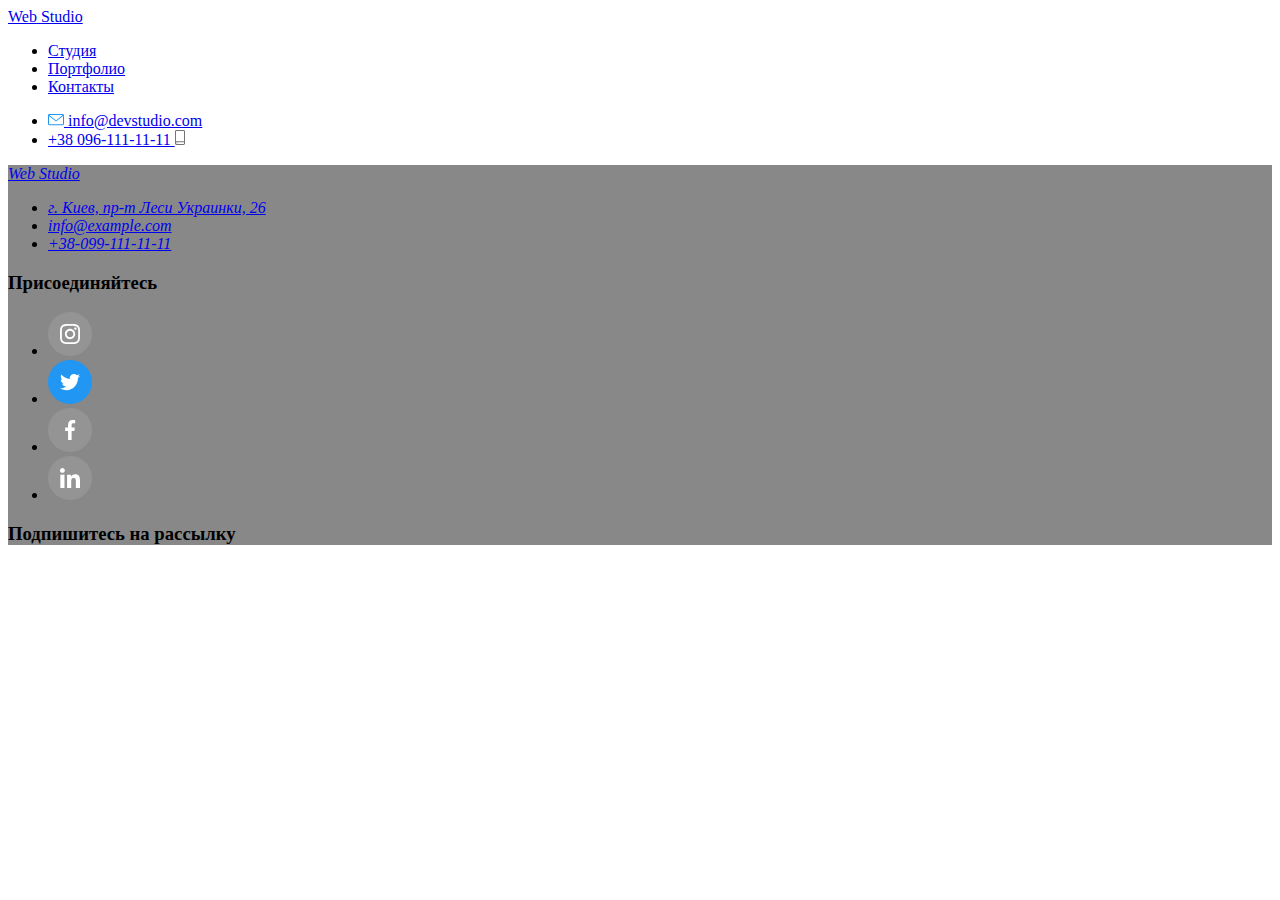
==== portfolio.html @ d9c37aa8 "Cloned from previous home work" ====
<!DOCTYPE html>
<html lang="en">
  <head>
    <meta charset="UTF-8" />
    <meta name="viewport" content="width=device-width, initial-scale=1.0" />
    <title>Web Studio Portfolio</title>

    <link rel="stylesheet" href="./css/styles.css" />
  </head>
  <body>
    <!-- верхній рядок з навігацією -->
    <header>
      <nav>
        <!--LOGO компанії - посилання на головну сторінку -->
        <a href="./index.html">
          <!-- <img src="./images/icons/logo.svg" alt="логотип компании" height="31" width="130" /> -->
          <span>Web</span>
          <span>Studio</span>
        </a>
        <ul>
          <li><a href="./index.html">Студия</a></li>
          <li><a href="./portfolio.html">Портфолио</a></li>
          <li><a href="#Contacts">Контакты</a></li>
        </ul>
        <ul>
          <li>
            <a href="./index.html">
              <img src="./images/icons/envelope.svg" alt="конверт" />
              <span>info@devstudio.com</span>
            </a>
          </li>
          <li>
            <a href="tel:+380991111111"
              >+38 096-111-11-11
              <img src="./images/icons/smartphone.svg" alt="смартфон" />
            </a>
          </li>
        </ul>
      </nav>
    </header>
    <!-- To Do -->
    <main></main>
    <footer class="footer">
      <!-- Контакти -->
      <address id="Contacts">
        <a href="./index.html">
          <!-- <img src="./images/icons/logo.svg" alt="логотип компании" height="31" width="130" /> -->
          <span>Web</span>
          <span>Studio</span>
        </a>
        <ul>
          <li>
            <a href="https://goo.gl/maps/ZKpjapQN79g1RSdU6" target="_blank">
              г. Киев, пр-т Леси Украинки, 26
            </a>
          </li>
          <li>
            <a href="mailto:info@example.com"> info@example.com </a>
          </li>
          <li>
            <a href="tel:+380991111111"> +38-099-111-11-11 </a>
          </li>
        </ul>
      </address>
      <!-- Приєднуйтесь у соц. мережах -->
      <div>
        <h3>Присоединяйтесь</h3>
        <ul>
          <li>
            <a href="./index.html">
              <img
                src="./images/icons/instagram.svg"
                alt="Instagram logo"
                height="44"
                width="44"
              />
            </a>
          </li>
          <li>
            <a href="./index.html">
              <img
                src="./images/icons/twitter.svg"
                alt="Twitter logo"
                height="44"
                width="44"
              />
            </a>
          </li>
          <li>
            <a href="./index.html">
              <img
                src="./images/icons/facebook.svg"
                alt="Facebook logo"
                height="44"
                width="44"
              />
            </a>
          </li>
          <li>
            <a href="./index.html">
              <img
                src="./images/icons/linkedin.svg"
                alt="LinkedIn logo"
                height="44"
                width="44"
              />
            </a>
          </li>
        </ul>
      </div>
      <!-- підписатись на розсилку -->
      <div>
        <h3>Подпишитесь на рассылку</h3>
      </div>
    </footer>
  </body>
</html>
---- css/styles.css ----
.footer {
  background-color: #888;
}
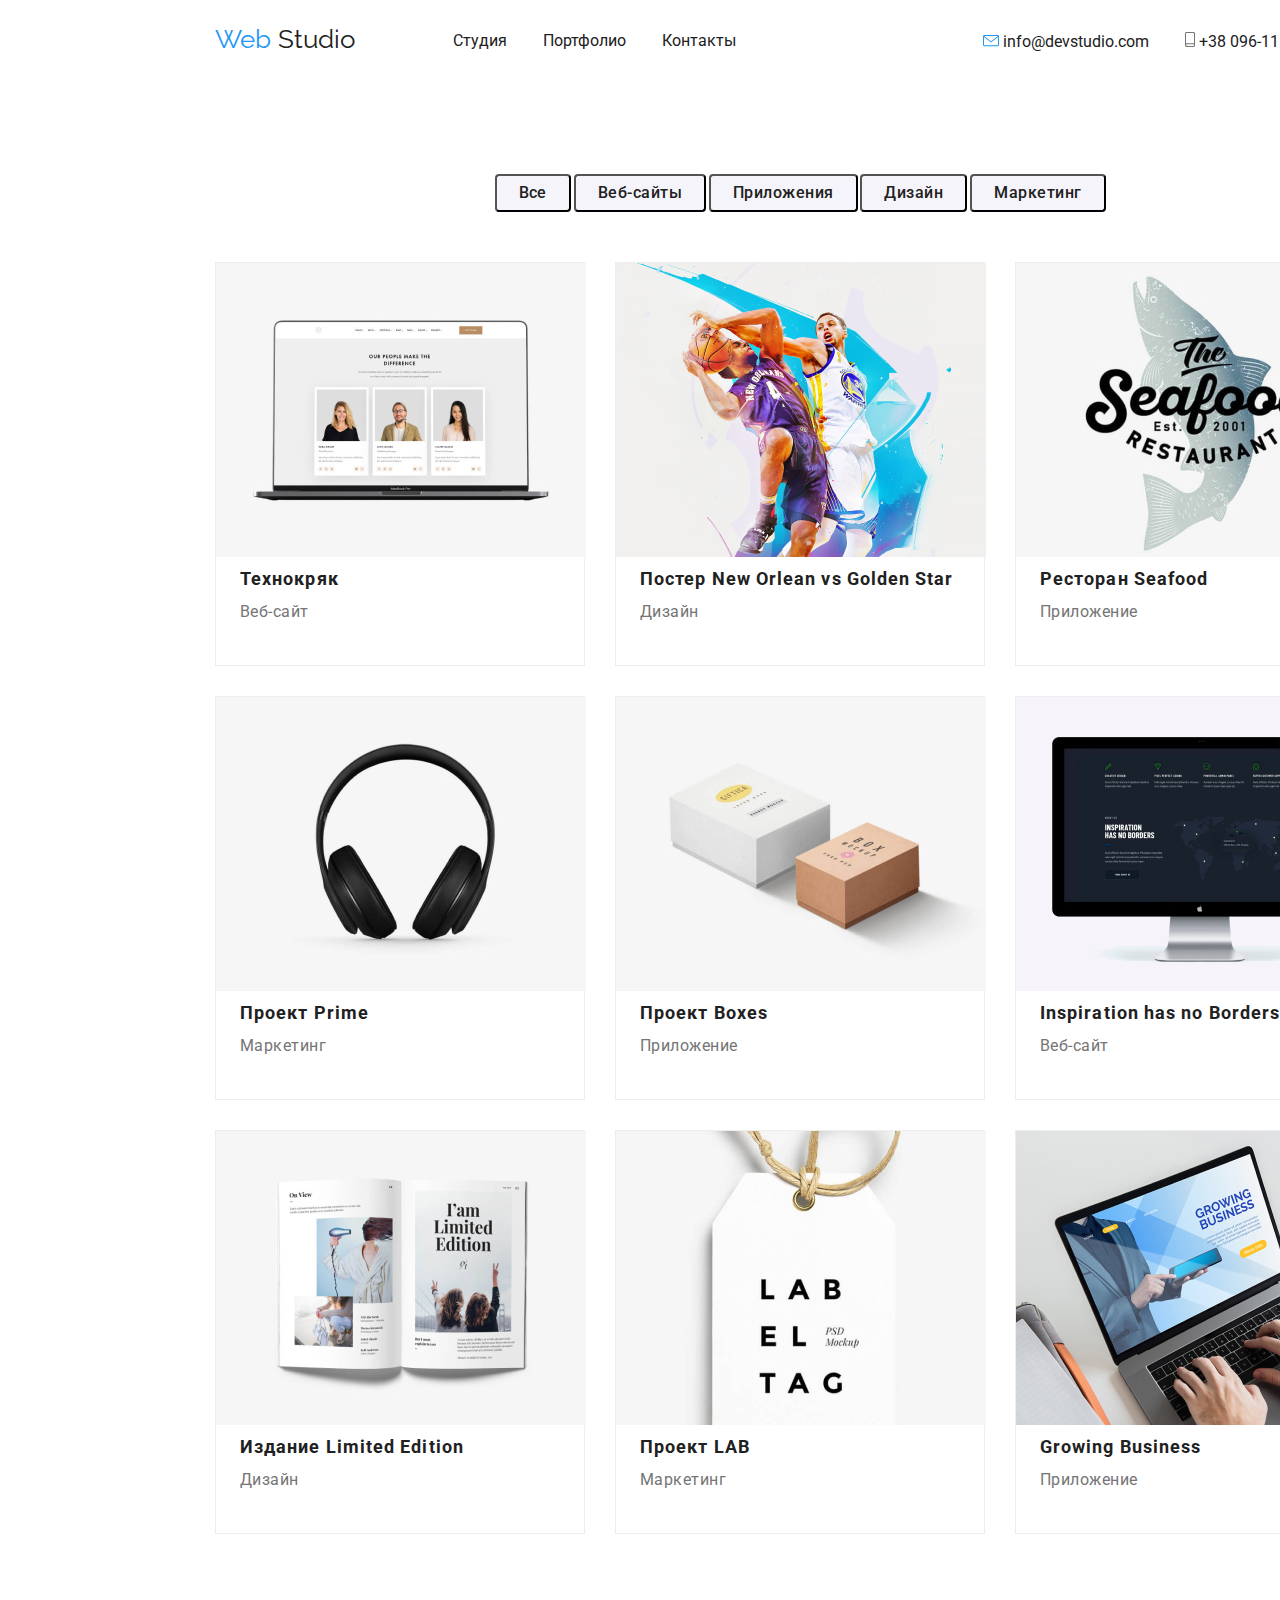
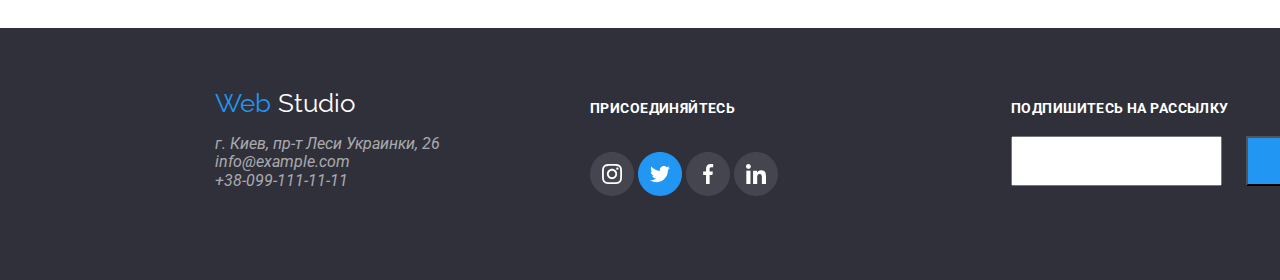
==== commit fc079acf: "hw-02_rc_v1_20200823" ====
--- a/portfolio.html
+++ b/portfolio.html
@@ -1,73 +1,239 @@
 <!DOCTYPE html>
-<html lang="en">
+<html lang="ru">
   <head>
     <meta charset="UTF-8" />
     <meta name="viewport" content="width=device-width, initial-scale=1.0" />
-    <title>Web Studio Portfolio</title>
-
+    <title>Web Studio - Portfolio</title>
+    <link
+      href="https://fonts.googleapis.com/css2?family=Roboto:wght@400;500;700;900&display=swap"
+      rel="stylesheet"
+    />
+    <link
+      href="https://fonts.googleapis.com/css2?family=Raleway:wght@700&display=swap"
+      rel="stylesheet"
+    />
+    <link rel="stylesheet" href="css/modern-normalize.css" />
     <link rel="stylesheet" href="./css/styles.css" />
   </head>
   <body>
     <!-- верхній рядок з навігацією -->
-    <header>
-      <nav>
+    <header class="header">
+      <div class="header-logo">
         <!--LOGO компанії - посилання на головну сторінку -->
         <a href="./index.html">
           <!-- <img src="./images/icons/logo.svg" alt="логотип компании" height="31" width="130" /> -->
-          <span>Web</span>
-          <span>Studio</span>
+          <span class="logo-A">Web</span>
+          <span class="logo-B">Studio</span>
         </a>
+      </div>
+
+      <nav>
+        <!-- список посилань на інші розділи сайту -->
         <ul>
-          <li><a href="./index.html">Студия</a></li>
-          <li><a href="./portfolio.html">Портфолио</a></li>
-          <li><a href="#Contacts">Контакты</a></li>
+          <li>
+            <a href="./index.html">Студия</a>
+          </li>
+          <li>
+            <a href="./portfolio.html">Портфолио</a>
+          </li>
+          <li>
+            <a href="#Contacts">Контакты</a>
+          </li>
         </ul>
+        <!-- посилання на mail-to і tel -->
         <ul>
           <li>
-            <a href="./index.html">
+            <a href="mailto:info@example.com">
               <img src="./images/icons/envelope.svg" alt="конверт" />
               <span>info@devstudio.com</span>
             </a>
           </li>
           <li>
-            <a href="tel:+380991111111"
-              >+38 096-111-11-11
+            <a href="tel:+380991111111">
               <img src="./images/icons/smartphone.svg" alt="смартфон" />
+              <span>+38 096-111-11-11</span>
             </a>
           </li>
         </ul>
       </nav>
     </header>
-    <!-- To Do -->
-    <main></main>
+    <!-- Основна змістовна частина з розділами "герой", "особливості", "діяльність" та інше -->
+    <main class="main">
+      <section class="portfolio-projects">
+        <div class="portfolio-filters">
+          <button class="portfolio-filter-item" type="button">Все</button>
+          <button class="portfolio-filter-item" type="button">Веб-сайты</button>
+          <button class="portfolio-filter-item" type="button">
+            Приложения
+          </button>
+          <button class="portfolio-filter-item" type="button">Дизайн</button>
+          <button class="portfolio-filter-item" type="button">Маркетинг</button>
+        </div>
+        <div class="portfolio-projects-container">
+          <!-- project1 - Технокряк - Веб-сайт -->
+          <figure class="portfolio-item">
+            <img
+              src="./images/portfolio/project1.jpg"
+              alt="О сайте Технокряк"
+            />
+            <figcaption>
+              <h3>
+                Технокряк
+              </h3>
+              <span>
+                Веб-сайт
+              </span>
+            </figcaption>
+          </figure>
+          <!-- project2 - Постер New Orlean vs Golden Star - Дизайн -->
+          <figure class="portfolio-item">
+            <img
+              src="./images/portfolio/project2.jpg"
+              alt="О постере New Orlean vs Golden Star"
+            />
+            <figcaption>
+              <h3>
+                Постер New Orlean vs Golden Star
+              </h3>
+              <span>
+                Дизайн
+              </span>
+            </figcaption>
+          </figure>
+          <!-- project3 - Ресторан Seafood - Приложение -->
+          <figure class="portfolio-item">
+            <img
+              src="./images/portfolio/project3.jpg"
+              alt="О постере New Orlean vs Golden Star"
+            />
+            <figcaption>
+              <h3>
+                Ресторан Seafood
+              </h3>
+              <span>
+                Приложение
+              </span>
+            </figcaption>
+          </figure>
+          <!-- project4 - Проект Prime - Маркетинг -->
+          <figure class="portfolio-item">
+            <img src="./images/portfolio/project4.jpg" alt="О проекте Prime" />
+            <figcaption>
+              <h3>
+                Проект Prime
+              </h3>
+              <span>
+                Маркетинг
+              </span>
+            </figcaption>
+          </figure>
+          <!-- project5 - Проект Boxes - Приложение -->
+          <figure class="portfolio-item">
+            <img src="./images/portfolio/project5.jpg" alt="О проекте Boxes" />
+            <figcaption>
+              <h3>
+                Проект Boxes
+              </h3>
+              <span>
+                Приложение
+              </span>
+            </figcaption>
+          </figure>
+          <!-- project6 - Inspiration has no Borders - Веб-сайт -->
+          <figure class="portfolio-item">
+            <img
+              src="./images/portfolio/project6.jpg"
+              alt="О проекте Inspiration has no Borders"
+            />
+            <figcaption>
+              <h3>
+                Inspiration has no Borders
+              </h3>
+              <span>
+                Веб-сайт
+              </span>
+            </figcaption>
+          </figure>
+          <!-- project7 - Издание Limited Edition - Дизайн -->
+          <figure class="portfolio-item">
+            <img
+              src="./images/portfolio/project7.jpg"
+              alt='О проекте " Издание Limited Edition"'
+            />
+            <figcaption>
+              <h3>
+                Издание Limited Edition
+              </h3>
+              <span>
+                Дизайн
+              </span>
+            </figcaption>
+          </figure>
+          <!-- project8 - Проект LAB - Маркетинг -->
+          <figure class="portfolio-item">
+            <img src="./images/portfolio/project8.jpg" alt="О проекте LAB" />
+            <figcaption>
+              <h3>
+                Проект LAB
+              </h3>
+              <span>
+                Маркетинг
+              </span>
+            </figcaption>
+          </figure>
+          <!-- project9 - Growing Business - Приложение -->
+          <figure class="portfolio-item">
+            <img
+              src="./images/portfolio/project9.jpg"
+              alt="О проекте Growing Business"
+            />
+            <figcaption>
+              <h3>
+                Growing Business
+              </h3>
+              <span>
+                Приложение
+              </span>
+            </figcaption>
+          </figure>
+        </div>
+      </section>
+    </main>
+    <!-- +++ Footer +++++++++++++++++++++++++++++++++++++++++++++++++ -->
     <footer class="footer">
-      <!-- Контакти -->
-      <address id="Contacts">
-        <a href="./index.html">
-          <!-- <img src="./images/icons/logo.svg" alt="логотип компании" height="31" width="130" /> -->
-          <span>Web</span>
-          <span>Studio</span>
-        </a>
+      <div class="footer-block1">
+        <div class="footer-logo">
+          <!--LOGO компанії - посилання на головну сторінку -->
+          <a class="logo" href="./index.html">
+            <!-- <img src="./images/icons/logo.svg" alt="логотип компании" height="31" width="130" /> -->
+            <span class="logo-A">Web</span>
+            <span class="logo-W">Studio</span>
+          </a>
+        </div>
+        <!-- Контакти -->
+        <address id="Contacts">
+          <ul>
+            <li>
+              <a href="https://goo.gl/maps/ZKpjapQN79g1RSdU6" target="_blank">
+                г. Киев, пр-т Леси Украинки, 26
+              </a>
+            </li>
+            <li>
+              <a href="mailto:info@example.com"> info@example.com </a>
+            </li>
+            <li>
+              <a href="tel:+380991111111"> +38-099-111-11-11 </a>
+            </li>
+          </ul>
+        </address>
+      </div>
+
+      <!-- Приєднуйтесь у соц. мережах -->
+      <div class="footer-social">
+        <h3 class="footer-h3">Присоединяйтесь</h3>
         <ul>
           <li>
-            <a href="https://goo.gl/maps/ZKpjapQN79g1RSdU6" target="_blank">
-              г. Киев, пр-т Леси Украинки, 26
-            </a>
-          </li>
-          <li>
-            <a href="mailto:info@example.com"> info@example.com </a>
-          </li>
-          <li>
-            <a href="tel:+380991111111"> +38-099-111-11-11 </a>
-          </li>
-        </ul>
-      </address>
-      <!-- Приєднуйтесь у соц. мережах -->
-      <div>
-        <h3>Присоединяйтесь</h3>
-        <ul>
-          <li>
-            <a href="./index.html">
+            <a href="/">
               <img
                 src="./images/icons/instagram.svg"
                 alt="Instagram logo"
@@ -77,7 +243,7 @@
             </a>
           </li>
           <li>
-            <a href="./index.html">
+            <a href="/">
               <img
                 src="./images/icons/twitter.svg"
                 alt="Twitter logo"
@@ -87,7 +253,7 @@
             </a>
           </li>
           <li>
-            <a href="./index.html">
+            <a href="/">
               <img
                 src="./images/icons/facebook.svg"
                 alt="Facebook logo"
@@ -97,7 +263,7 @@
             </a>
           </li>
           <li>
-            <a href="./index.html">
+            <a href="/">
               <img
                 src="./images/icons/linkedin.svg"
                 alt="LinkedIn logo"
@@ -109,8 +275,17 @@
         </ul>
       </div>
       <!-- підписатись на розсилку -->
-      <div>
-        <h3>Подпишитесь на рассылку</h3>
+      <div class="footer-subscribe">
+        <h3 class="footer-h3">Подпишитесь на рассылку</h3>
+        <div class="footer-subscribe-container">
+          <input class="footer-mail-input" type="email" name="btn2" id="2" />
+          <button class="button" type="button">
+            <span>
+              Подписаться
+            </span>
+            <img src="./images/icons/icon_send.svg" alt="Отправить" />
+          </button>
+        </div>
       </div>
     </footer>
   </body>
--- a/css/styles.css
+++ b/css/styles.css
@@ -1,3 +1,658 @@
+/* Define variables for the colors */
+:root {
+  --active-blue: #2196f3;
+  --title-white: #ffffff;
+  --title-dark: #212121;
+  --text-grey: #757575;
+  --text-transparent: rgba(255, 255, 255, 0.6);
+
+  --header-background: #ffffff;
+  --baner-background: #c4c4c4;
+  --baner-overlay: rgba(47, 48, 58, 0.4);
+  --direction-background: rgba(47, 48, 58, 0.8);
+  --body-background: #e5e5e5;
+  --main-background: #ffffff;
+  --background-grey: #f5f4fa;
+  --footer-background: #2f303a;
+
+  --modal-background: rgba(0, 0, 0, 0.2);
+  --button-background: var(--active-blue);
+  --button-hover: #188ce8;
+
+  --box-shadow-1: 0px 4px 4px rgba(0, 0, 0, 0.15);
+  --staff-box-shadow: 0px 1px 3px rgba(0, 0, 0, 0.12),
+    0px 1px 1px rgba(0, 0, 0, 0.14), 0px 2px 1px rgba(0, 0, 0, 0.2);
+  --modal-box-shadow: 0px 1px 3px rgba(0, 0, 0, 0.12),
+    0px 1px 1px rgba(0, 0, 0, 0.14), 0px 2px 1px rgba(0, 0, 0, 0.2);
+}
+/* fonts to use */
+/* for LOGO */
+
+body {
+  box-sizing: border-box;
+  width: 1600px;
+  font-family: "Roboto";
+  text-decoration: none;
+  color: var(--title-dark);
+  background-color: var(--body-background);
+}
+body h2 {
+  margin-left: auto;
+  margin-right: auto;
+  margin-top: 0px;
+  margin-bottom: 50px;
+  height: 42px;
+  font-family: Roboto;
+  font-style: normal;
+  font-weight: bold;
+  font-size: 36px;
+  line-height: 42px;
+  text-align: center;
+  letter-spacing: 0.03em;
+
+  color: var(--title-dark);
+}
+body h3 {
+  margin-left: auto;
+  margin-right: auto;
+  margin-top: 0px;
+  margin-bottom: 0px;
+  height: 16px;
+  font-family: Roboto;
+  font-style: normal;
+  font-weight: bold;
+  font-size: 14px;
+  line-height: 16px;
+  letter-spacing: 0.03em;
+  text-transform: uppercase;
+
+  color: var(--title-dark);
+}
+/* Logo decoration */
+
+.logo-W,
+.logo-W:visited {
+  margin: 0px;
+  padding: 0px;
+  color: var(--title-white);
+}
+.logo-B,
+.logo-B:visited {
+  color: var(--title-dark);
+}
+.logo-A,
+.logo-A:visited {
+  color: var(--active-blue);
+}
+/* +++++++++++++++++++++++++++++++++++++++++++++++++++++++++++++++ */
+/* Header decoration */
+.header {
+  display: flex;
+  width: 1600px;
+  height: 80px;
+  background-color: var(--header-background);
+  color: var(--title-dark);
+}
+.header-logo {
+  box-sizing: border-box;
+  width: 145px;
+  height: 80px;
+  margin-left: 215px;
+  margin-right: 93px;
+  padding-top: 24px;
+  font-family: "Raleway";
+  font-size: 26px;
+  line-height: 31px;
+  text-decoration: none;
+}
+.header nav {
+  box-sizing: border-box;
+  display: flex;
+}
+.header ul {
+  height: 16px;
+  margin-top: 32px;
+  margin-bottom: 32px;
+  margin-right: 215px;
+  padding: 0px;
+}
+.header li {
+  /* list without markers */
+  display: inline-block;
+  margin-right: 32px;
+  list-style-type: none;
+}
+.header a,
+.header a:visited {
+  color: var(--title-dark);
+}
+.header a:hover,
+.header a:focus,
+.header a:active {
+  color: var(--active-blue);
+}
+/* +++++++++++++++++++++++++++++++++++++++++++++++++++++++++++++++ */
+/* main part decoration */
+.main {
+  box-sizing: border-box;
+  width: 1600px;
+  padding-top: 94px;
+  padding-bottom: 94px;
+  background-color: var(--main-background);
+}
+/* секція "банер" */
+.baner {
+  width: 1600px;
+  height: 600px;
+
+  background-image: url("../images/other/baner.jpg");
+  /* background-color: var(--baner-background); */
+}
+.baner h1 {
+  box-sizing: border-box;
+  width: 696px;
+  height: 320px;
+  margin-left: auto;
+  margin-right: auto;
+  margin-top: 0px;
+  margin-bottom: 0px;
+  padding-top: 200px;
+
+  font-family: Roboto;
+  font-style: normal;
+  font-weight: 900;
+  font-size: 44px;
+  line-height: 60px;
+  /* or 136% */
+  text-align: center;
+  letter-spacing: 0.06em;
+  text-transform: uppercase;
+  color: var(--title-white);
+}
+.baner-overlay {
+  /* display: ; */
+
+  height: 100%;
+  background-color: var(--baner-overlay);
+  justify-content: center;
+}
+.baner button {
+  display: block;
+  margin-left: auto;
+  margin-right: auto;
+  margin-top: 30px;
+}
+
+/* секція "особливості" */
+.features {
+  box-sizing: border-box;
+  width: 1170px;
+  height: 251px;
+  margin-left: 215px;
+  margin-right: 215px;
+  /* margin-top: 94px; */
+  padding: 0px;
+
+  /* background-color: yellow; */
+}
+.features ul {
+  display: flex;
+  justify-content: space-between;
+  margin: 0px;
+  padding: 0px;
+}
+.features li {
+  list-style-type: none;
+  display: inline-block;
+  margin-left: 0px;
+  margin-right: 0px;
+  padding: 0px;
+
+  background-color: white;
+}
+.features h3 {
+  width: 270px;
+  height: 16px;
+
+  font-family: Roboto;
+  font-style: normal;
+  font-weight: bold;
+  font-size: 14px;
+  line-height: 16px;
+  letter-spacing: 0.03em;
+  text-transform: uppercase;
+
+  color: var(--title-dark);
+}
+
+.features p {
+  width: 270px;
+  height: 75px;
+
+  font-family: Roboto;
+  font-style: normal;
+  font-weight: 400;
+  font-size: 14px;
+  line-height: 24px;
+  /* or 171% */
+
+  letter-spacing: 0.03em;
+
+  color: var(--text-grey);
+}
+.feature-image-underlay {
+  box-sizing: border-box;
+  display: inline-flex;
+  justify-content: center;
+  width: 270px;
+  height: 120px;
+  margin-bottom: 30px;
+  padding-top: 25px;
+
+  background-color: var(--background-grey);
+}
+.feature-img {
+  margin-left: auto;
+  margin-right: auto;
+}
+/* секція "напрями діяльності" */
+.direction {
+  box-sizing: border-box;
+  width: 1170px;
+  height: 386px;
+  margin-left: auto;
+  margin-right: auto;
+  margin-top: 94px;
+  /* padding-top: 94px; */
+  text-align: center;
+}
+.direction h2 {
+  width: 1170px;
+  height: 42px;
+  /* margin-top: 94px; */
+
+  font-style: normal;
+  font-weight: bold;
+  font-size: 36px;
+  line-height: 42px;
+  text-align: center;
+  letter-spacing: 0.03em;
+
+  color: var(--title-dark);
+}
+.direction h3 {
+  margin-left: auto;
+  margin-right: auto;
+  /* text-align: center; */
+  color: var(--title-white);
+}
+.direction-block1 {
+  box-sizing: border-box;
+  width: 370px;
+  height: 294px;
+  padding-top: 224px;
+  background-image: url("../images/other/desctopApps.png");
+  /* text-align: center; */
+}
+.direction-block2 {
+  box-sizing: border-box;
+  width: 370px;
+  height: 294px;
+  /* margin-left: 30px; */
+  /* margin-right: 30px; */
+  padding-top: 224px;
+  background-image: url("../images/other/mobileApps.png");
+}
+.direction-block3 {
+  box-sizing: border-box;
+  width: 370px;
+  height: 294px;
+  padding-top: 224px;
+  background-image: url("../images/other/designSolutions.png");
+}
+.direction ul {
+  display: flex;
+  justify-content: space-between;
+  margin: 0px;
+  padding: 0px;
+  margin: 0px;
+}
+.direction li {
+  display: block;
+  list-style-type: none;
+}
+.direction-capion {
+  box-sizing: border-box;
+  width: 370px;
+  height: 70px;
+  padding-top: 27px;
+  background-color: var(--direction-background);
+}
+
+/* секція "наша команда" */
+.staff {
+  box-sizing: border-box;
+  margin-top: 94px;
+  padding-top: 94px;
+  width: 1600px;
+  height: 708px;
+  justify-content: center;
+  background-color: var(--background-grey);
+}
+.staff-item {
+  box-sizing: border-box;
+  width: 270px;
+  height: 428px;
+  padding: 0px;
+  text-align: center;
+}
+.staff ul {
+  box-sizing: border-box;
+  display: flex;
+  justify-content: space-between;
+  width: 1170px;
+  height: 368px;
+  margin-left: auto;
+  margin-right: auto;
+  padding: 0px;
+}
+
+.staff li {
+  list-style-type: none;
+  display: inline-block;
+}
+.staff h3 {
+  margin-top: 30px;
+  margin-bottom: 10px;
+  font-family: Roboto;
+  font-style: normal;
+  font-weight: 500;
+  font-size: 16px;
+  line-height: 19px;
+  /* identical to box height */
+
+  text-align: center;
+  letter-spacing: 0.03em;
+
+  color: var(--title-dark);
+}
+.staff h4 {
+  margin-top: 10px;
+  margin-bottom: 30px;
+  font-family: Roboto;
+  font-style: normal;
+  font-weight: normal;
+  font-size: 16px;
+  line-height: 19px;
+  /* identical to box height */
+
+  text-align: center;
+  letter-spacing: 0.03em;
+
+  color: var(--text-grey);
+}
+
+.clients {
+  box-sizing: border-box;
+  width: 1170px;
+  height: 182px;
+  margin-left: auto;
+  margin-right: auto;
+  margin-top: 94px;
+
+  /* padding-top: 94px; */
+}
+.clients img {
+  display: flex;
+  align-items: center;
+  justify-content: center;
+}
+.clients ul {
+  box-sizing: border-box;
+  display: flex;
+  justify-content: space-between;
+}
+.clients li {
+  box-sizing: border-box;
+  width: 170px;
+  height: 90px;
+  display: flex;
+  justify-content: center;
+  /* align-items: center; */
+
+  border: 1px solid #afb1b8;
+  border-radius: 4px;
+  list-style-type: none;
+  display: inline-block;
+}
+.clients-item {
+  box-sizing: border-box;
+}
+.client a,
+.client a:visited {
+}
+/* +++++++++++++++++++++++++++++++++++++++++++++++++++++++++++++++ */
+/* Footer decoration */
 .footer {
-  background-color: #888;
-}
+  display: inline-flex;
+  width: 1600px;
+  height: 252px;
+  background-color: var(--footer-background);
+}
+.footer-block1 {
+  box-sizing: border-box;
+  width: 235px;
+  height: 252px;
+  margin-left: 215px;
+  margin-right: 70px;
+  padding-top: 60px;
+}
+
+.footer-logo {
+  box-sizing: border-box;
+  width: 145px;
+  height: 31px;
+  font-family: "Raleway";
+  font-size: 26px;
+  line-height: 31px;
+  text-decoration: none;
+}
+.footer-contacts {
+  font-family: Roboto;
+  font-style: normal;
+  font-weight: normal;
+  font-size: 14px;
+  line-height: 24px;
+  /* or 171% */
+  letter-spacing: 0.03em;
+  color: var(--text-transparent);
+  /* color: rgba(255, 255, 255, 0.6); */
+}
+.footer ul {
+  padding: 0px;
+}
+
+.footer li {
+  /* list without markers */
+  list-style-type: none;
+}
+.footer a,
+.footer a:visited {
+  color: var(--text-transparent);
+}
+.footer a:hover,
+.footer a:focus,
+.footer a:active {
+  color: var(--active-blue);
+}
+
+.footer-h3 {
+  margin-bottom: 20px;
+  font-family: "Roboto";
+  font-style: normal;
+  font-weight: bold;
+  font-size: 14px;
+  line-height: 16px;
+  letter-spacing: 0.03em;
+  text-transform: uppercase;
+  color: var(--title-white);
+}
+.footer-social {
+  box-sizing: border-box;
+  width: 235px;
+  height: 252px;
+  margin-left: 70px;
+  margin-right: 93px;
+  padding-top: 72px;
+}
+.footer-social ul {
+  display: inline-block;
+}
+.footer-social li {
+  display: inline-block;
+}
+.footer-subscribe {
+  box-sizing: border-box;
+  width: 570px;
+  height: 252px;
+  margin-left: 93px;
+  margin-right: auto;
+  padding-top: 72px;
+}
+.footer-subscribe-container {
+  display: inline-flex;
+}
+.footer-mail-input {
+  box-sizing: border-box;
+  height: 50px;
+  margin-right: 12px;
+}
+
+.button {
+  width: 200px;
+  height: 50px;
+  margin-left: 12px;
+  background-color: var(--active-blue);
+}
+.button span {
+  font-size: 16px;
+  font-weight: bold;
+  color: var(--title-white);
+  display: inline-block;
+  align-items: center;
+  justify-content: center;
+}
+
+.portfolio-projects {
+  box-sizing: border-box;
+  width: 1170px;
+  height: 1360px;
+  margin-left: 215px;
+  margin-right: 215px;
+  /* margin-top: 94px; */
+  padding: 0px;
+  /* padding-top: 94px; */
+  /* padding-bottom: 94px; */
+}
+.portfolio-projects span {
+  height: 30px;
+  margin-left: 24px;
+  margin-right: 24px;
+
+  font-family: Roboto;
+  font-style: normal;
+  font-weight: normal;
+  font-size: 16px;
+  line-height: 30px;
+  /* identical to box height, or 187% */
+
+  letter-spacing: 0.03em;
+
+  color: var(--text-grey);
+}
+.portfolio-filters {
+  box-sizing: border-box;
+  display: flex;
+  justify-content: space-between;
+  width: 611px;
+  height: 54px;
+  margin-left: auto;
+  margin-right: auto;
+  margin-top: 0px;
+  margin-bottom: 34px;
+  padding: 0px;
+  padding-bottom: 16px;
+
+  /* background-color: yellow; */
+}
+button.portfolio-filter-item {
+  background: var(--background-grey);
+  border-radius: 4px;
+  padding-left: 22px;
+  padding-right: 22px;
+  box-shadow: none;
+  font-family: Roboto;
+  font-style: normal;
+  font-weight: 500;
+  font-size: 16px;
+  line-height: 26px;
+  /* identical to box height, or 162% */
+
+  text-align: center;
+  letter-spacing: 0.03em;
+
+  color: var(--title-dark);
+}
+button.portfolio-filter-item:hover,
+button.portfolio-filter-item:focus,
+button.portfolio-filter-item:active {
+  background-color: var(--active-blue);
+  color: var(--title-white);
+}
+.portfolio-projects ul {
+  display: flex;
+  justify-content: space-between;
+  margin: 0px;
+  padding: 0px;
+}
+.portfolio-projects li {
+  padding: 0px;
+  list-style-type: none;
+}
+.portfolio-projects-container {
+  display: flex;
+  flex-wrap: wrap;
+  align-content: space-between;
+  box-sizing: border-box;
+  width: 1170px;
+  height: 1272px;
+  justify-content: space-between;
+  margin: 0px;
+  padding: 0px;
+}
+.portfolio-item {
+  width: 370px;
+  height: 404px;
+  margin: 0px;
+
+  background: var(--main-background);
+  border: 1px solid #eeeeee;
+  box-sizing: border-box;
+}
+.portfolio-projects h3 {
+  height: 36px;
+  margin-left: 24px;
+  margin-right: 24px;
+
+  font-family: Roboto;
+  font-style: normal;
+  font-weight: bold;
+  font-size: 18px;
+  line-height: 36px;
+  /* identical to box height, or 200% */
+
+  letter-spacing: 0.06em;
+  text-transform: none;
+
+  color: var(--title-dark);
+}
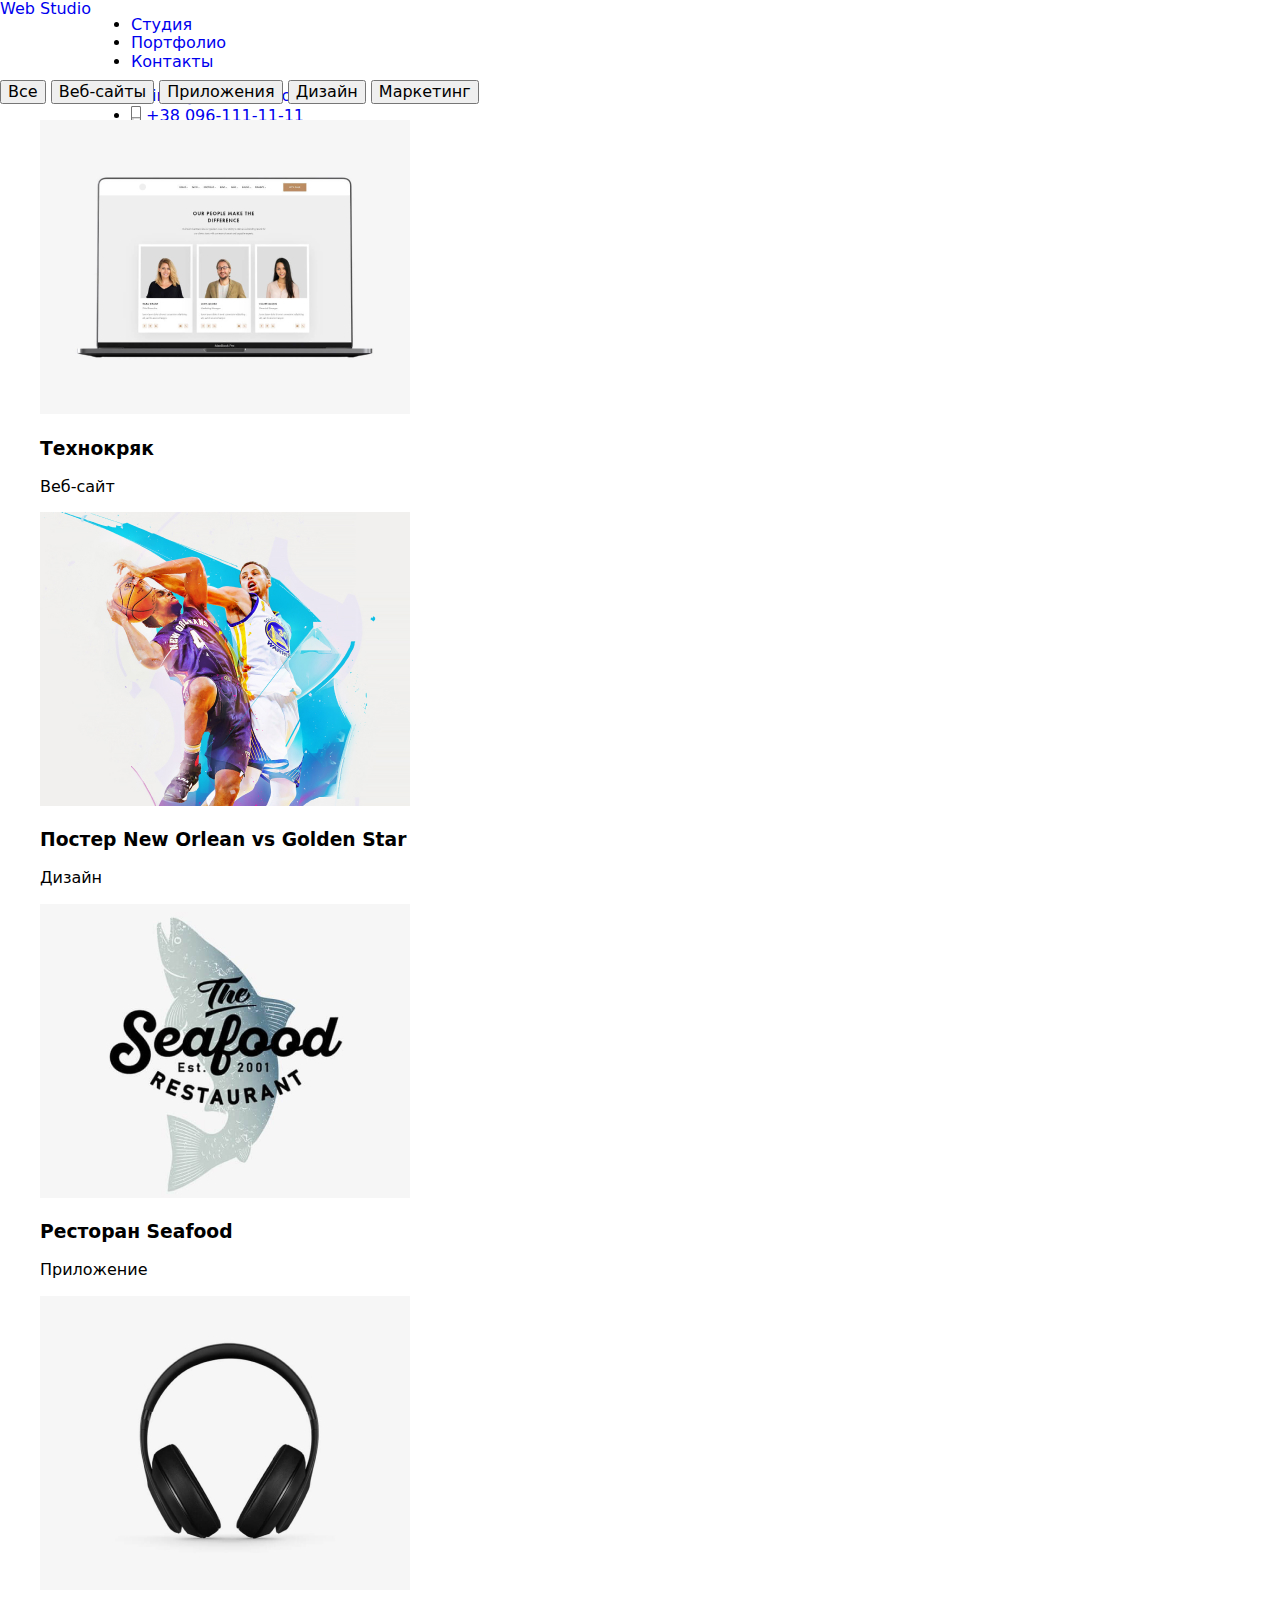
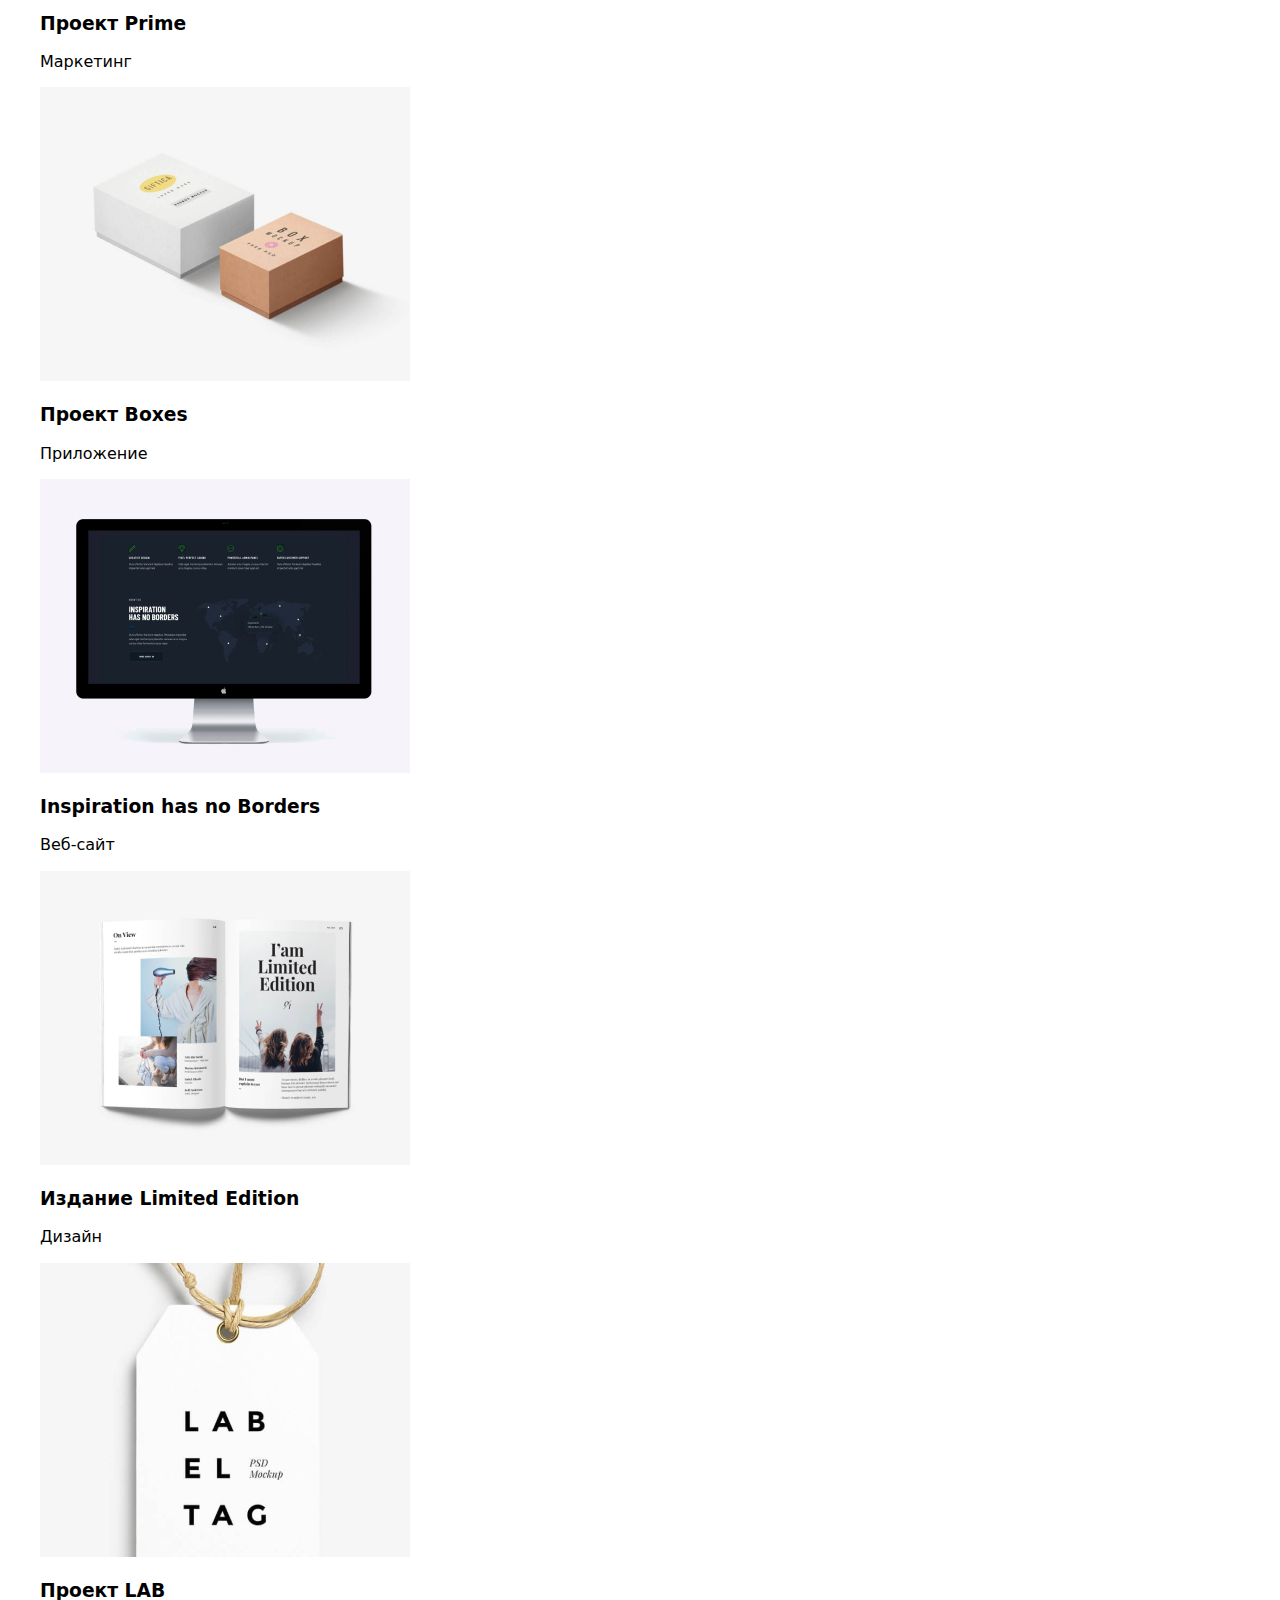
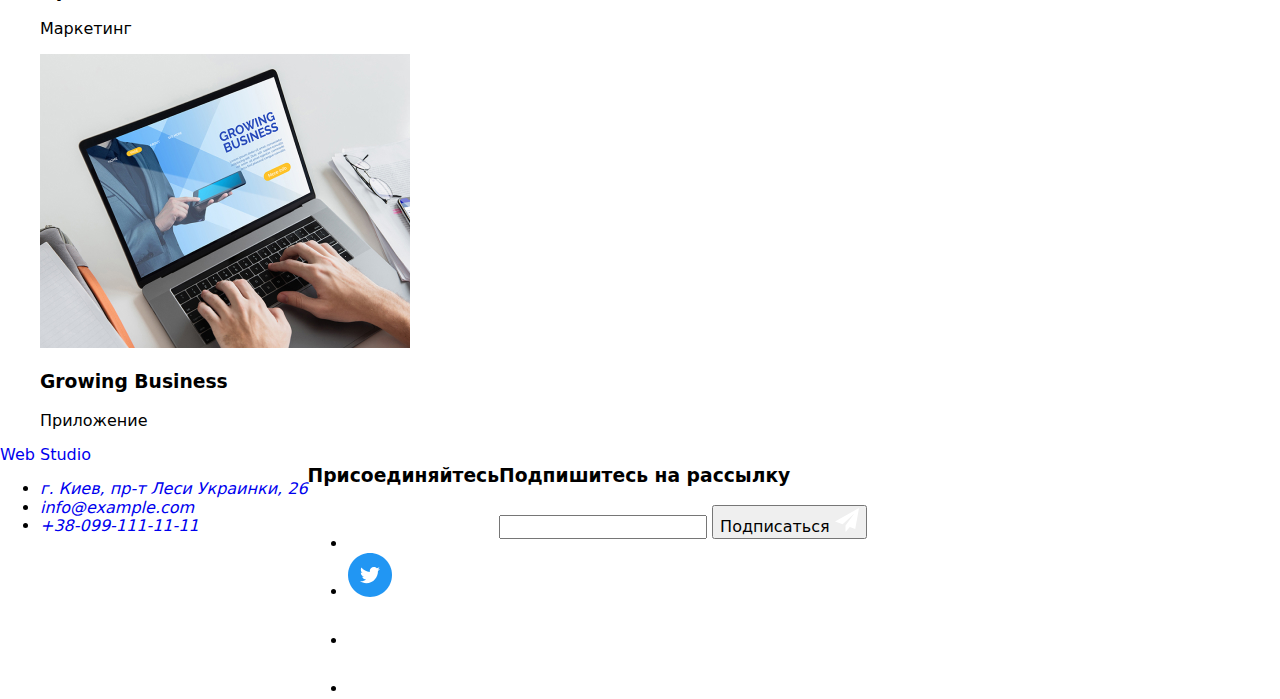
==== commit 3ca52b60: "release" ====
--- a/portfolio.html
+++ b/portfolio.html
@@ -13,7 +13,8 @@
       rel="stylesheet"
     />
     <link rel="stylesheet" href="css/modern-normalize.css" />
-    <link rel="stylesheet" href="./css/styles.css" />
+    <link rel="stylesheet" href="./css/common.css" />
+    <link rel="stylesheet" href="./css/portfolio.css" />
   </head>
   <body>
     <!-- верхній рядок з навігацією -->
@@ -197,6 +198,9 @@
             </figcaption>
           </figure>
         </div>
+      </section>
+      <section>
+        <div class="portfolio-container"></div>
       </section>
     </main>
     <!-- +++ Footer +++++++++++++++++++++++++++++++++++++++++++++++++ -->
--- a/css/common.css
+++ b/css/common.css
@@ -0,0 +1,27 @@
+html {
+}
+
+body {
+  min-width: 1200px;
+  background-color: #fff;
+}
+
+.common-container {
+  width: 1200px;
+  padding: 0px 15px;
+}
+
+.header {
+  display: flex;
+  width: 1600px;
+  height: 80px;
+  background-color: var(--header-background);
+  color: var(--title-dark);
+}
+
+.footer {
+  display: inline-flex;
+  width: 1600px;
+  height: 252px;
+  background-color: var(--footer-background);
+}
--- a/css/portfolio.css
+++ b/css/portfolio.css
@@ -0,0 +1,2 @@
+/* min-padding: 0px 15px; */
+/* width: 1170px; */
